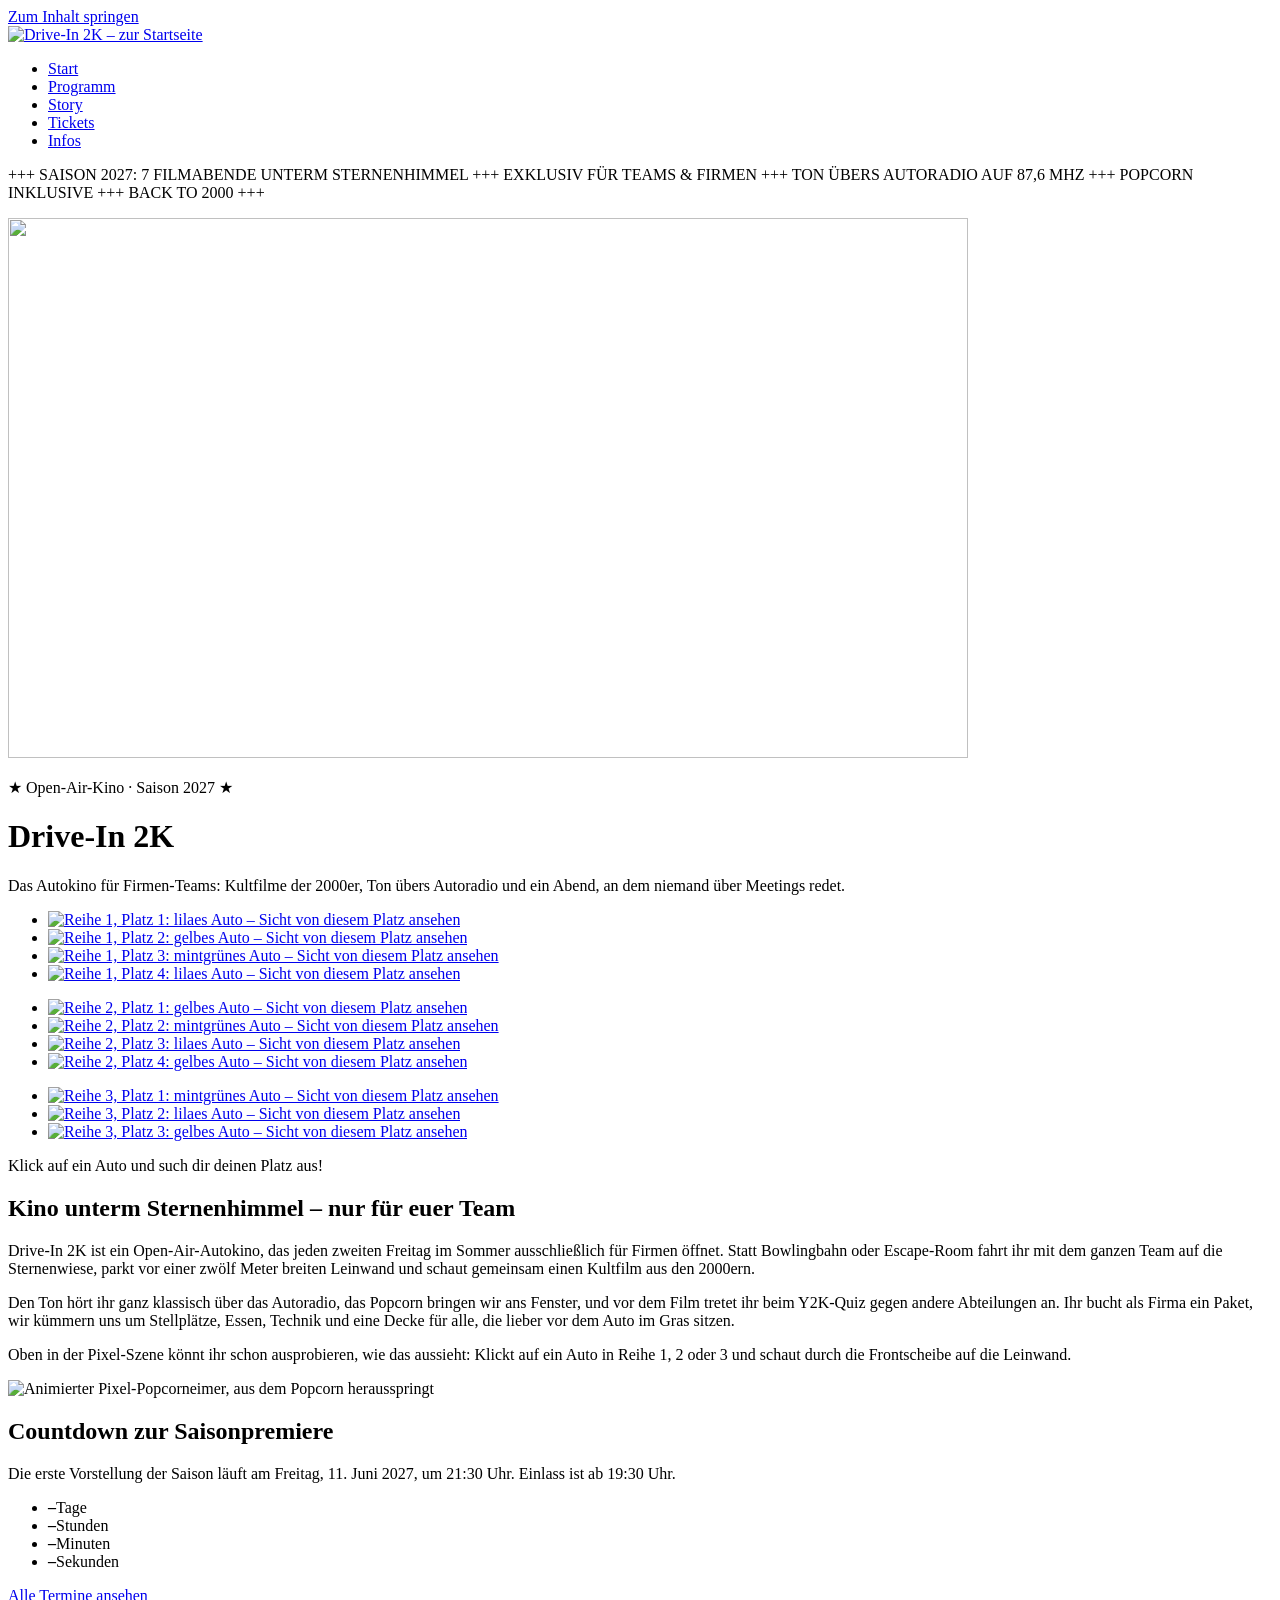
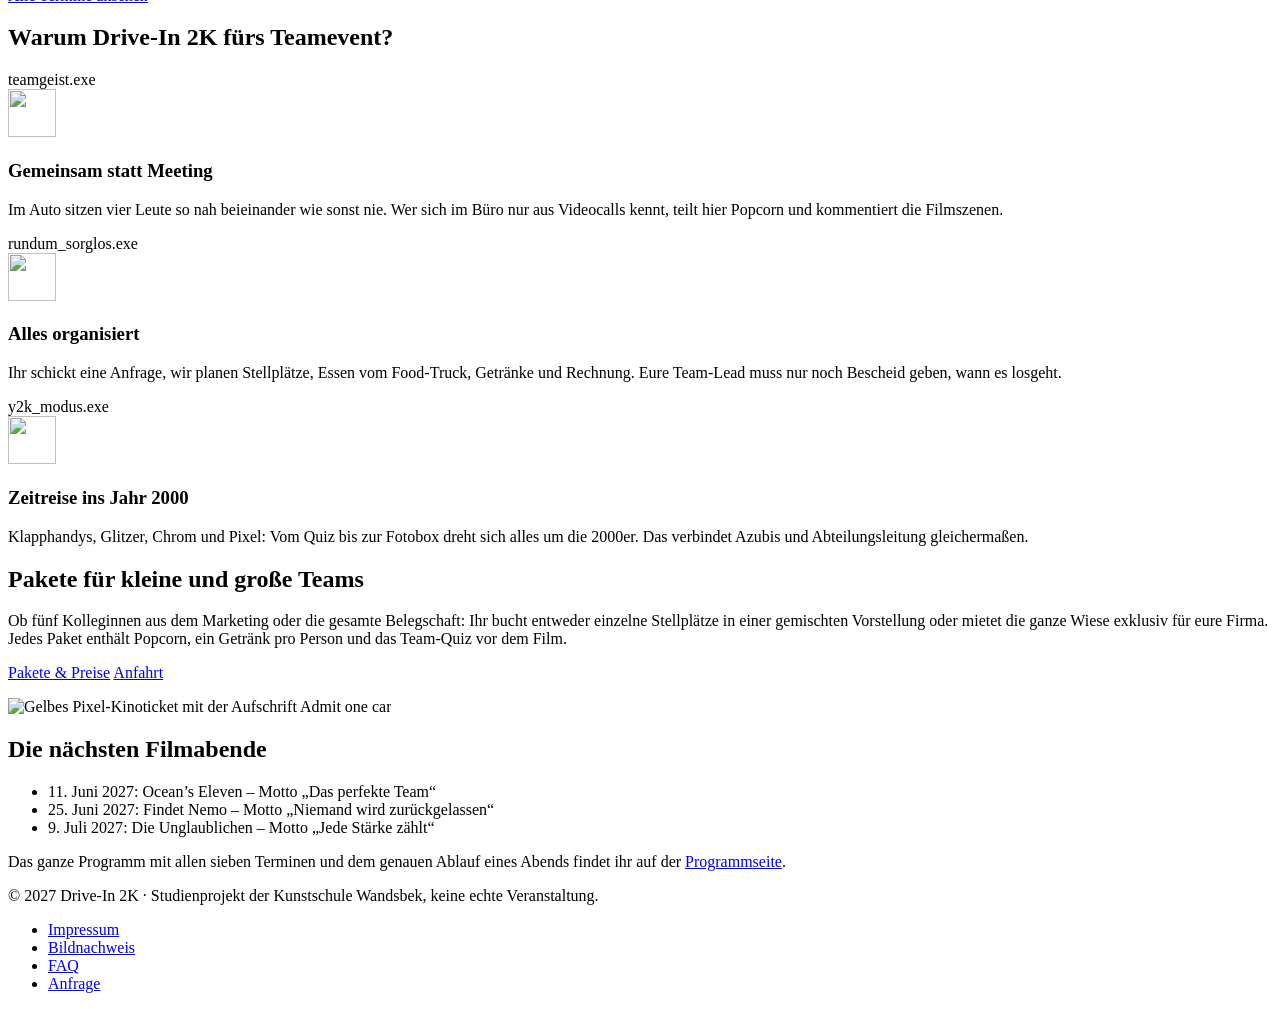
==== index.html @ 93ee2eef "Website Drive-In 2K hochladen" ====
<!DOCTYPE html>
<html lang="de" class="no-js">
<head>
  <meta charset="utf-8">
  <meta name="viewport" content="width=device-width, initial-scale=1">
  <title>Drive-In 2K – Open-Air-Kino für Teams in Hamburg</title>
  <meta name="description" content="Autokino unterm Sternenhimmel für Firmen-Teams: Kultfilme der 2000er, Ton übers Autoradio, Team-Quiz und Popcorn. Saison 2027 in Hamburg-Wandsbek.">
  <meta name="theme-color" content="#2A1446">
  <link rel="icon" href="favicon.svg" type="image/svg+xml">
  <link rel="apple-touch-icon" href="apple-touch-icon.png">
  <link rel="stylesheet" href="css/style.css">
  <meta property="og:type" content="website">
  <meta property="og:title" content="Drive-In 2K – Open-Air-Kino für Teams">
  <meta property="og:description" content="Autokino unterm Sternenhimmel für Firmen: Kultfilme der 2000er, Team-Quiz und Popcorn. Saison 2027 in Hamburg-Wandsbek.">
  <meta property="og:image" content="img/og-drive-in.jpg">
  <meta property="og:image:width" content="1200">
  <meta property="og:image:height" content="630">
  <meta property="og:locale" content="de_DE">
  <script type="application/ld+json">
  {
    "@context": "https://schema.org",
    "@type": "Event",
    "name": "Drive-In 2K – Open-Air-Kino für Teams (Saisonpremiere)",
    "description": "Autokino-Abend für Firmen-Teams mit Kultfilmen der 2000er, Team-Quiz und Popcorn.",
    "startDate": "2027-06-11T21:30:00+02:00",
    "endDate": "2027-06-11T23:45:00+02:00",
    "eventStatus": "https://schema.org/EventScheduled",
    "eventAttendanceMode": "https://schema.org/OfflineEventAttendanceMode",
    "image": "img/og-drive-in.jpg",
    "location": {
      "@type": "Place",
      "name": "Sternenwiese Wandsbek (fiktiver Ort)",
      "address": {
        "@type": "PostalAddress",
        "streetAddress": "Sternenwiese 2000",
        "postalCode": "22041",
        "addressLocality": "Hamburg",
        "addressCountry": "DE"
      }
    },
    "organizer": { "@type": "Organization", "name": "Drive-In 2K (Studienprojekt)" }
  }
  </script>
</head>
<body>
  <a class="skip" href="#inhalt">Zum Inhalt springen</a>
  <header class="kopf">
    <div class="kopf-innen">
      <a class="logo" href="index.html"><img src="img/logo.svg" alt="Drive-In 2K – zur Startseite" width="264" height="48"></a>
      <nav class="hauptnav" aria-label="Hauptnavigation">
        <ul>
        <li><a href="index.html" aria-current="page">Start</a></li>
        <li><a href="programm.html">Programm</a></li>
        <li><a href="story.html">Story</a></li>
        <li><a href="tickets.html">Tickets</a></li>
        <li><a href="infos.html">Infos</a></li>
        </ul>
      </nav>
    </div>
    <div class="ticker" aria-hidden="true"><p>+++ SAISON 2027: 7 FILMABENDE UNTERM STERNENHIMMEL +++ EXKLUSIV FÜR TEAMS & FIRMEN +++ TON ÜBERS AUTORADIO AUF 87,6 MHZ +++ POPCORN INKLUSIVE +++ BACK TO 2000 +++</p></div>
    <div class="szene">
      <img class="szene-himmel" src="img/sternenhimmel.webp" alt="" width="960" height="540">
      <span class="sternschnuppe"></span>
      <div class="strahl"></div>
      <div class="leinwand">
        <p class="vorspann">★ Open-Air-Kino · Saison 2027 ★</p>
        <h1>Drive-In 2K</h1>
        <p class="untertitel">Das Autokino für Firmen-Teams: Kultfilme der 2000er, Ton übers Autoradio und ein Abend, an dem niemand über Meetings redet.</p>
      </div>
      <ul class="reihe reihe-1" aria-label="Reihe 1">
        <li><a class="auto" href="tickets.html?platz=Reihe+1%2C+Platz+1#anfrage" data-reihe="1" data-platz="1" data-anzahl="4" data-label="R1 · P1"><img src="img/auto-lila.png" alt="Reihe 1, Platz 1: lilaes Auto – Sicht von diesem Platz ansehen" width="240" height="150"></a></li>
        <li><a class="auto" href="tickets.html?platz=Reihe+1%2C+Platz+2#anfrage" data-reihe="1" data-platz="2" data-anzahl="4" data-label="R1 · P2"><img src="img/auto-gelb.png" alt="Reihe 1, Platz 2: gelbes Auto – Sicht von diesem Platz ansehen" width="240" height="150"></a></li>
        <li><a class="auto" href="tickets.html?platz=Reihe+1%2C+Platz+3#anfrage" data-reihe="1" data-platz="3" data-anzahl="4" data-label="R1 · P3"><img src="img/auto-mint.png" alt="Reihe 1, Platz 3: mintgrünes Auto – Sicht von diesem Platz ansehen" width="240" height="150"></a></li>
        <li><a class="auto" href="tickets.html?platz=Reihe+1%2C+Platz+4#anfrage" data-reihe="1" data-platz="4" data-anzahl="4" data-label="R1 · P4"><img src="img/auto-lila.png" alt="Reihe 1, Platz 4: lilaes Auto – Sicht von diesem Platz ansehen" width="240" height="150"></a></li>
      </ul>
      <ul class="reihe reihe-2" aria-label="Reihe 2">
        <li><a class="auto" href="tickets.html?platz=Reihe+2%2C+Platz+1#anfrage" data-reihe="2" data-platz="1" data-anzahl="4" data-label="R2 · P1"><img src="img/auto-gelb.png" alt="Reihe 2, Platz 1: gelbes Auto – Sicht von diesem Platz ansehen" width="240" height="150"></a></li>
        <li><a class="auto" href="tickets.html?platz=Reihe+2%2C+Platz+2#anfrage" data-reihe="2" data-platz="2" data-anzahl="4" data-label="R2 · P2"><img src="img/auto-mint.png" alt="Reihe 2, Platz 2: mintgrünes Auto – Sicht von diesem Platz ansehen" width="240" height="150"></a></li>
        <li><a class="auto" href="tickets.html?platz=Reihe+2%2C+Platz+3#anfrage" data-reihe="2" data-platz="3" data-anzahl="4" data-label="R2 · P3"><img src="img/auto-lila.png" alt="Reihe 2, Platz 3: lilaes Auto – Sicht von diesem Platz ansehen" width="240" height="150"></a></li>
        <li><a class="auto" href="tickets.html?platz=Reihe+2%2C+Platz+4#anfrage" data-reihe="2" data-platz="4" data-anzahl="4" data-label="R2 · P4"><img src="img/auto-gelb.png" alt="Reihe 2, Platz 4: gelbes Auto – Sicht von diesem Platz ansehen" width="240" height="150"></a></li>
      </ul>
      <ul class="reihe reihe-3" aria-label="Reihe 3">
        <li><a class="auto" href="tickets.html?platz=Reihe+3%2C+Platz+1#anfrage" data-reihe="3" data-platz="1" data-anzahl="3" data-label="R3 · P1"><img src="img/auto-mint.png" alt="Reihe 3, Platz 1: mintgrünes Auto – Sicht von diesem Platz ansehen" width="240" height="150"></a></li>
        <li><a class="auto" href="tickets.html?platz=Reihe+3%2C+Platz+2#anfrage" data-reihe="3" data-platz="2" data-anzahl="3" data-label="R3 · P2"><img src="img/auto-lila.png" alt="Reihe 3, Platz 2: lilaes Auto – Sicht von diesem Platz ansehen" width="240" height="150"></a></li>
        <li><a class="auto" href="tickets.html?platz=Reihe+3%2C+Platz+3#anfrage" data-reihe="3" data-platz="3" data-anzahl="3" data-label="R3 · P3"><img src="img/auto-gelb.png" alt="Reihe 3, Platz 3: gelbes Auto – Sicht von diesem Platz ansehen" width="240" height="150"></a></li>
      </ul>
      <p class="szene-hinweis">Klick auf ein Auto und such dir deinen Platz aus!</p>
    </div>
  </header>
  <main id="inhalt">
    <section class="bereich zweispaltig" aria-labelledby="h-idee">
      <div>
        <h2 id="h-idee">Kino unterm Sternenhimmel – nur für euer Team</h2>
        <p class="lead">Drive-In 2K ist ein Open-Air-Autokino, das jeden zweiten Freitag im Sommer ausschließlich für Firmen öffnet. Statt Bowlingbahn oder Escape-Room fahrt ihr mit dem ganzen Team auf die Sternenwiese, parkt vor einer zwölf Meter breiten Leinwand und schaut gemeinsam einen Kultfilm aus den 2000ern.</p>
        <p>Den Ton hört ihr ganz klassisch über das Autoradio, das Popcorn bringen wir ans Fenster, und vor dem Film tretet ihr beim Y2K-Quiz gegen andere Abteilungen an. Ihr bucht als Firma ein Paket, wir kümmern uns um Stellplätze, Essen, Technik und eine Decke für alle, die lieber vor dem Auto im Gras sitzen.</p>
        <p>Oben in der Pixel-Szene könnt ihr schon ausprobieren, wie das aussieht: Klickt auf ein Auto in Reihe 1, 2 oder 3 und schaut durch die Frontscheibe auf die Leinwand.</p>
      </div>
      <img class="schwebend" src="img/popcorn.gif" alt="Animierter Pixel-Popcorneimer, aus dem Popcorn herausspringt" width="200" height="220" loading="lazy">
    </section>

    <section class="bereich" aria-labelledby="h-countdown">
      <h2 id="h-countdown">Countdown zur Saisonpremiere</h2>
      <p>Die erste Vorstellung der Saison läuft am <time datetime="2027-06-11T21:30">Freitag, 11. Juni 2027, um 21:30 Uhr</time>. Einlass ist ab <time datetime="2027-06-11T19:30">19:30 Uhr</time>.</p>
      <ul class="countdown" data-countdown="2027-06-11T21:30:00+02:00" aria-label="Zeit bis zur Saisonpremiere">
        <li><strong data-teil="tage">–</strong><span>Tage</span></li>
        <li><strong data-teil="stunden">–</strong><span>Stunden</span></li>
        <li><strong data-teil="minuten">–</strong><span>Minuten</span></li>
        <li><strong data-teil="sekunden">–</strong><span>Sekunden</span></li>
      </ul>
      <p><a class="button" href="programm.html">Alle Termine ansehen</a></p>
    </section>

    <section class="bereich" aria-labelledby="h-warum">
      <h2 id="h-warum">Warum Drive-In 2K fürs Teamevent?</h2>
      <div class="raster">
        <article class="fenster">
          <div class="fenster-titel">teamgeist.exe</div>
          <div class="fenster-inhalt">
            <img class="deko-icon" src="img/icon-auto.svg" alt="" width="48" height="48" loading="lazy">
            <h3>Gemeinsam statt Meeting</h3>
            <p>Im Auto sitzen vier Leute so nah beieinander wie sonst nie. Wer sich im Büro nur aus Videocalls kennt, teilt hier Popcorn und kommentiert die Filmszenen.</p>
          </div>
        </article>
        <article class="fenster">
          <div class="fenster-titel">rundum_sorglos.exe</div>
          <div class="fenster-inhalt">
            <img class="deko-icon" src="img/icon-ticket.svg" alt="" width="48" height="48" loading="lazy">
            <h3>Alles organisiert</h3>
            <p>Ihr schickt eine Anfrage, wir planen Stellplätze, Essen vom Food-Truck, Getränke und Rechnung. Eure Team-Lead muss nur noch Bescheid geben, wann es losgeht.</p>
          </div>
        </article>
        <article class="fenster">
          <div class="fenster-titel">y2k_modus.exe</div>
          <div class="fenster-inhalt">
            <img class="deko-icon" src="img/icon-stern.svg" alt="" width="48" height="48" loading="lazy">
            <h3>Zeitreise ins Jahr 2000</h3>
            <p>Klapphandys, Glitzer, Chrom und Pixel: Vom Quiz bis zur Fotobox dreht sich alles um die 2000er. Das verbindet Azubis und Abteilungsleitung gleichermaßen.</p>
          </div>
        </article>
      </div>
    </section>

    <section class="bereich zweispaltig" aria-labelledby="h-pakete">
      <div>
        <h2 id="h-pakete">Pakete für kleine und große Teams</h2>
        <p>Ob fünf Kolleginnen aus dem Marketing oder die gesamte Belegschaft: Ihr bucht entweder einzelne Stellplätze in einer gemischten Vorstellung oder mietet die ganze Wiese exklusiv für eure Firma. Jedes Paket enthält Popcorn, ein Getränk pro Person und das Team-Quiz vor dem Film.</p>
        <p><a class="button" href="tickets.html">Pakete &amp; Preise</a> <a class="button button-zweit" href="infos.html#anfahrt">Anfahrt</a></p>
      </div>
      <img src="img/ticket.png" alt="Gelbes Pixel-Kinoticket mit der Aufschrift Admit one car" width="360" height="170" loading="lazy">
    </section>

    <section class="bereich" aria-labelledby="h-naechste">
      <h2 id="h-naechste">Die nächsten Filmabende</h2>
      <ul class="haken">
        <li><time datetime="2027-06-11">11. Juni 2027</time>: Ocean’s Eleven – Motto „Das perfekte Team“</li>
        <li><time datetime="2027-06-25">25. Juni 2027</time>: Findet Nemo – Motto „Niemand wird zurückgelassen“</li>
        <li><time datetime="2027-07-09">9. Juli 2027</time>: Die Unglaublichen – Motto „Jede Stärke zählt“</li>
      </ul>
      <p>Das ganze Programm mit allen sieben Terminen und dem genauen Ablauf eines Abends findet ihr auf der <a href="programm.html">Programmseite</a>.</p>
    </section>
  </main>
  <dialog class="sicht-dialog" id="sicht-dialog" aria-labelledby="sicht-titel">
    <div class="fensterleiste">
      <h2 id="sicht-titel">Dein Platz</h2>
      <button class="button button-zweit" type="button" data-schliessen>Schließen</button>
    </div>
    <div class="sicht" data-reihe="2">
      <img class="sicht-himmel" src="img/sternenhimmel.webp" alt="" width="960" height="540" loading="lazy">
      <div class="sicht-leinwand">
        <div>
          <p>DRIVE-IN 2K</p>
          <p class="film-ab">▶ FILM AB!</p>
        </div>
      </div>
      <div class="sicht-vorne">
        <img src="img/auto-gelb.png" alt="" width="240" height="150" loading="lazy">
        <img src="img/auto-mint.png" alt="" width="240" height="150" loading="lazy">
      </div>
      <img class="sicht-cockpit" src="img/cockpit.png" alt="Blick durch die Frontscheibe: Lenkrad, Radio auf 87,6 MHz, Duftbaum am Rückspiegel und Popcorn auf dem Armaturenbrett" width="1280" height="720" loading="lazy">
    </div>
    <div class="sicht-text">
      <p data-sicht-text>So sieht die Leinwand von diesem Platz aus.</p>
      <div class="sicht-aktionen">
        <a class="button" href="tickets.html#anfrage" data-sicht-buchen>Diesen Platz anfragen</a>
        <button class="button button-zweit" type="button" data-schliessen>Anderes Auto wählen</button>
      </div>
    </div>
  </dialog>
  <footer class="fuss">
    <div class="fuss-innen">
      <p>© 2027 Drive-In 2K · Studienprojekt der Kunstschule Wandsbek, keine echte Veranstaltung.</p>
      <ul>
        <li><a href="infos.html#impressum">Impressum</a></li>
        <li><a href="infos.html#bildnachweis">Bildnachweis</a></li>
        <li><a href="infos.html#faq">FAQ</a></li>
        <li><a href="tickets.html#anfrage">Anfrage</a></li>
      </ul>
    </div>
  </footer>
  <script src="js/main.js" defer></script>
</body>
</html>
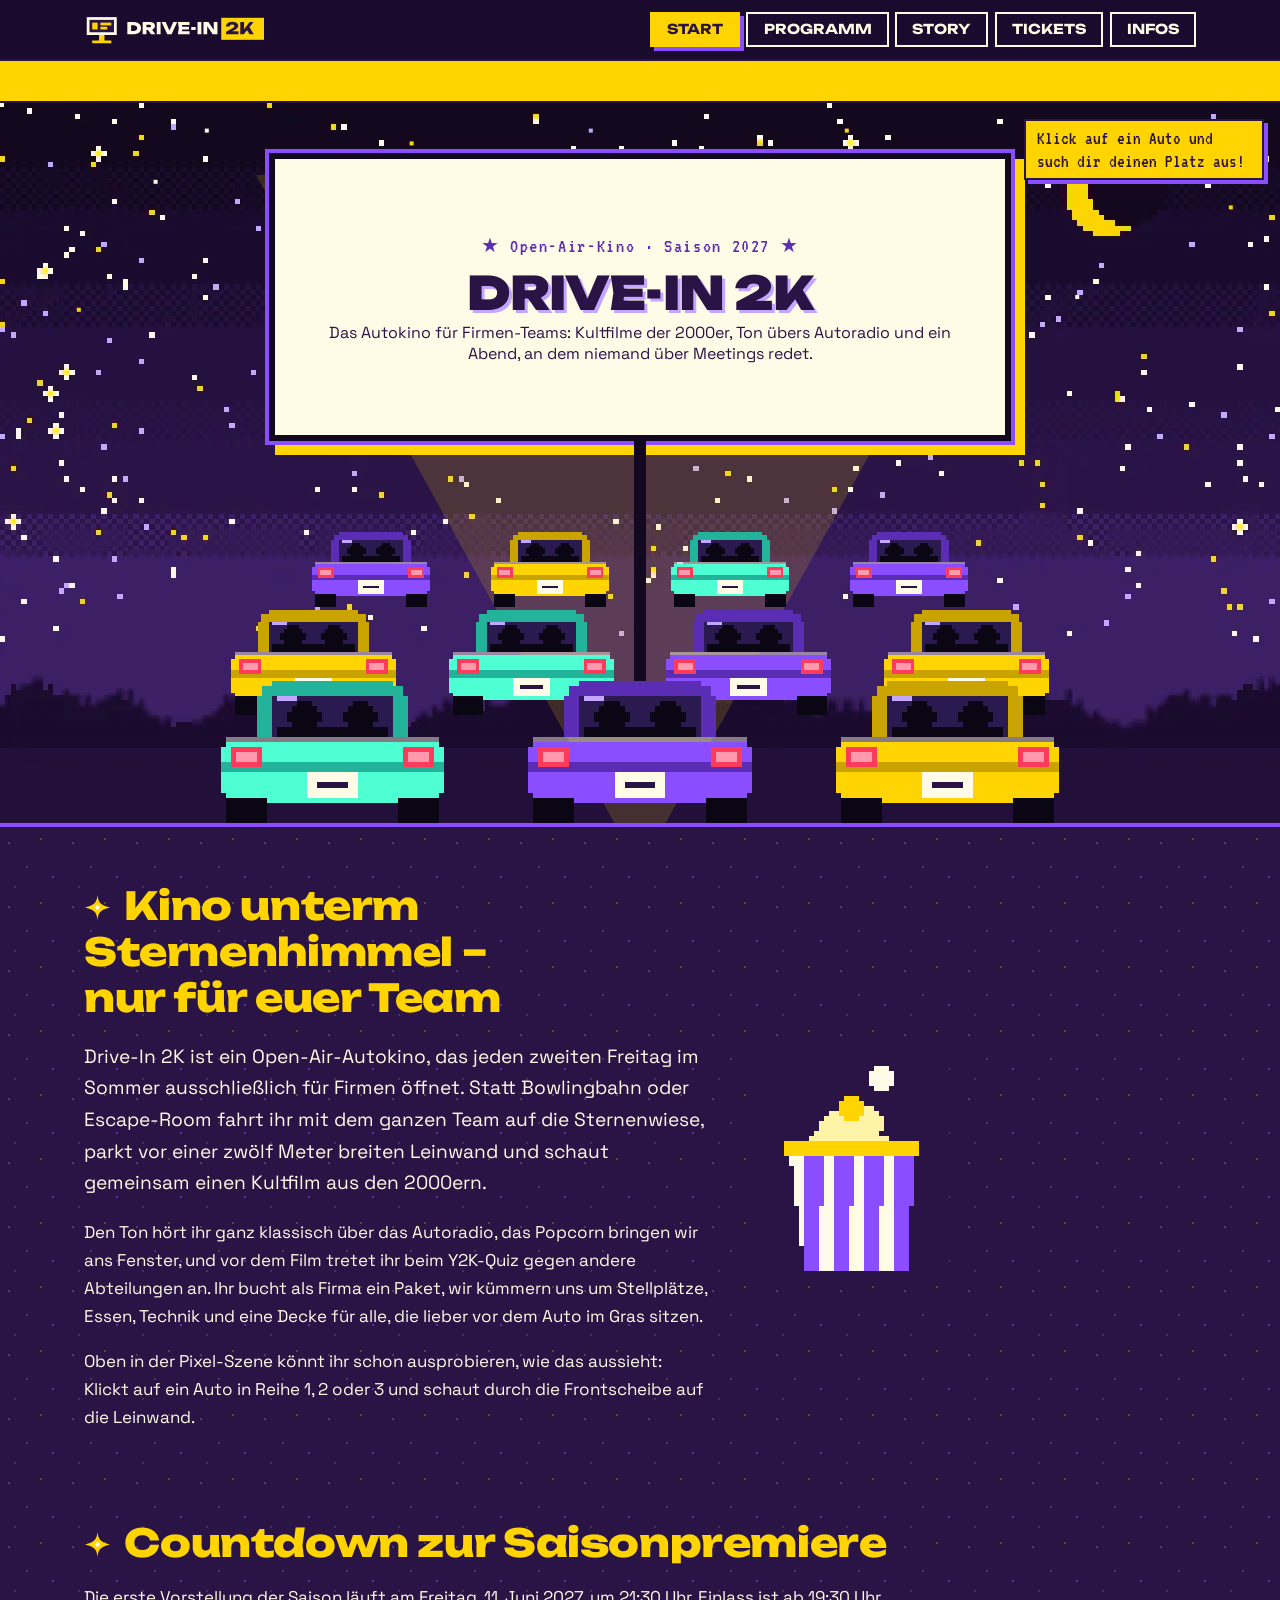
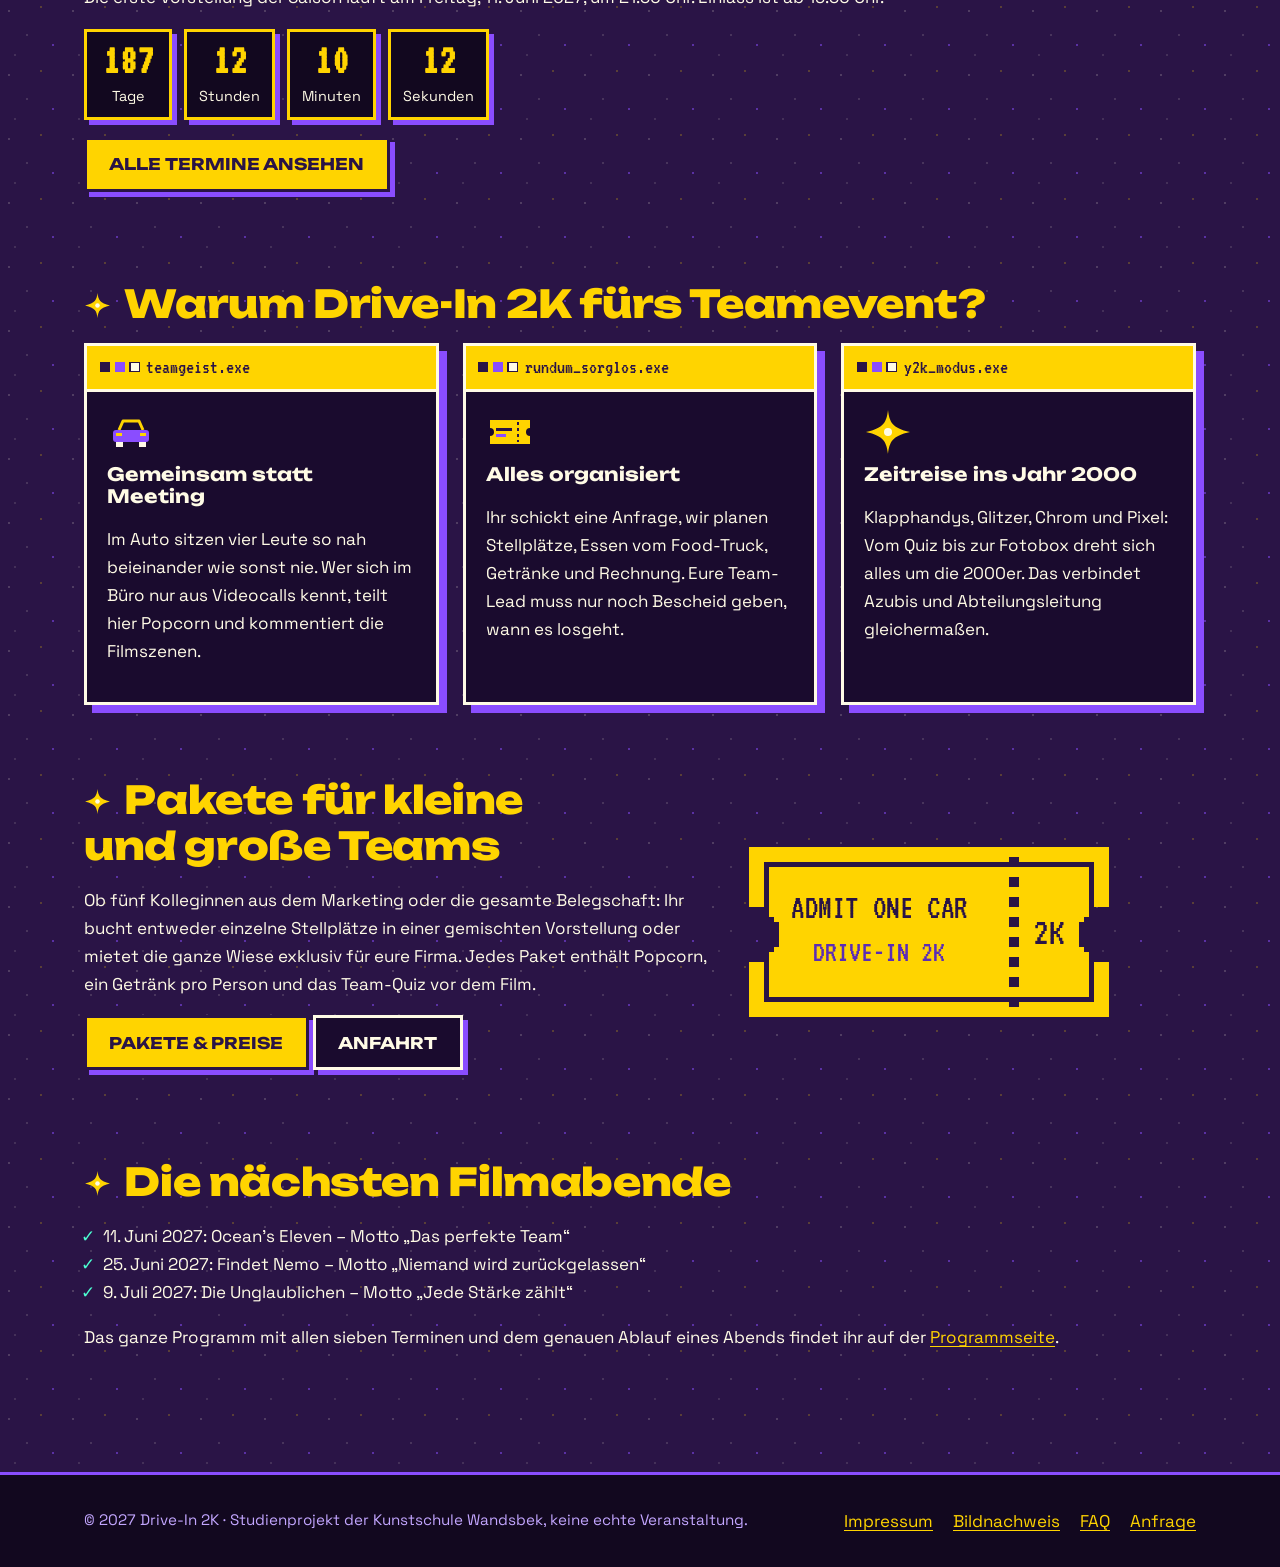
==== commit cb02df46: "Update index.html" ====
--- a/index.html
+++ b/index.html
@@ -12,7 +12,7 @@
   <meta property="og:type" content="website">
   <meta property="og:title" content="Drive-In 2K – Open-Air-Kino für Teams">
   <meta property="og:description" content="Autokino unterm Sternenhimmel für Firmen: Kultfilme der 2000er, Team-Quiz und Popcorn. Saison 2027 in Hamburg-Wandsbek.">
-  <meta property="og:image" content="img/og-drive-in.jpg">
+  <meta property="og:image" content="og-drive-in.jpg">
   <meta property="og:image:width" content="1200">
   <meta property="og:image:height" content="630">
   <meta property="og:locale" content="de_DE">
@@ -26,7 +26,7 @@
     "endDate": "2027-06-11T23:45:00+02:00",
     "eventStatus": "https://schema.org/EventScheduled",
     "eventAttendanceMode": "https://schema.org/OfflineEventAttendanceMode",
-    "image": "img/og-drive-in.jpg",
+    "image": "og-drive-in.jpg",
     "location": {
       "@type": "Place",
       "name": "Sternenwiese Wandsbek (fiktiver Ort)",
@@ -46,7 +46,7 @@
   <a class="skip" href="#inhalt">Zum Inhalt springen</a>
   <header class="kopf">
     <div class="kopf-innen">
-      <a class="logo" href="index.html"><img src="img/logo.svg" alt="Drive-In 2K – zur Startseite" width="264" height="48"></a>
+      <a class="logo" href="index.html"><img src="logo.svg" alt="Drive-In 2K – zur Startseite" width="264" height="48"></a>
       <nav class="hauptnav" aria-label="Hauptnavigation">
         <ul>
         <li><a href="index.html" aria-current="page">Start</a></li>
@@ -59,7 +59,7 @@
     </div>
     <div class="ticker" aria-hidden="true"><p>+++ SAISON 2027: 7 FILMABENDE UNTERM STERNENHIMMEL +++ EXKLUSIV FÜR TEAMS & FIRMEN +++ TON ÜBERS AUTORADIO AUF 87,6 MHZ +++ POPCORN INKLUSIVE +++ BACK TO 2000 +++</p></div>
     <div class="szene">
-      <img class="szene-himmel" src="img/sternenhimmel.webp" alt="" width="960" height="540">
+      <img class="szene-himmel" src="sternenhimmel.webp" alt="" width="960" height="540">
       <span class="sternschnuppe"></span>
       <div class="strahl"></div>
       <div class="leinwand">
@@ -68,21 +68,21 @@
         <p class="untertitel">Das Autokino für Firmen-Teams: Kultfilme der 2000er, Ton übers Autoradio und ein Abend, an dem niemand über Meetings redet.</p>
       </div>
       <ul class="reihe reihe-1" aria-label="Reihe 1">
-        <li><a class="auto" href="tickets.html?platz=Reihe+1%2C+Platz+1#anfrage" data-reihe="1" data-platz="1" data-anzahl="4" data-label="R1 · P1"><img src="img/auto-lila.png" alt="Reihe 1, Platz 1: lilaes Auto – Sicht von diesem Platz ansehen" width="240" height="150"></a></li>
-        <li><a class="auto" href="tickets.html?platz=Reihe+1%2C+Platz+2#anfrage" data-reihe="1" data-platz="2" data-anzahl="4" data-label="R1 · P2"><img src="img/auto-gelb.png" alt="Reihe 1, Platz 2: gelbes Auto – Sicht von diesem Platz ansehen" width="240" height="150"></a></li>
-        <li><a class="auto" href="tickets.html?platz=Reihe+1%2C+Platz+3#anfrage" data-reihe="1" data-platz="3" data-anzahl="4" data-label="R1 · P3"><img src="img/auto-mint.png" alt="Reihe 1, Platz 3: mintgrünes Auto – Sicht von diesem Platz ansehen" width="240" height="150"></a></li>
-        <li><a class="auto" href="tickets.html?platz=Reihe+1%2C+Platz+4#anfrage" data-reihe="1" data-platz="4" data-anzahl="4" data-label="R1 · P4"><img src="img/auto-lila.png" alt="Reihe 1, Platz 4: lilaes Auto – Sicht von diesem Platz ansehen" width="240" height="150"></a></li>
+        <li><a class="auto" href="tickets.html?platz=Reihe+1%2C+Platz+1#anfrage" data-reihe="1" data-platz="1" data-anzahl="4" data-label="R1 · P1"><img src="auto-lila.png" alt="Reihe 1, Platz 1: lilaes Auto – Sicht von diesem Platz ansehen" width="240" height="150"></a></li>
+        <li><a class="auto" href="tickets.html?platz=Reihe+1%2C+Platz+2#anfrage" data-reihe="1" data-platz="2" data-anzahl="4" data-label="R1 · P2"><img src="auto-gelb.png" alt="Reihe 1, Platz 2: gelbes Auto – Sicht von diesem Platz ansehen" width="240" height="150"></a></li>
+        <li><a class="auto" href="tickets.html?platz=Reihe+1%2C+Platz+3#anfrage" data-reihe="1" data-platz="3" data-anzahl="4" data-label="R1 · P3"><img src="auto-mint.png" alt="Reihe 1, Platz 3: mintgrünes Auto – Sicht von diesem Platz ansehen" width="240" height="150"></a></li>
+        <li><a class="auto" href="tickets.html?platz=Reihe+1%2C+Platz+4#anfrage" data-reihe="1" data-platz="4" data-anzahl="4" data-label="R1 · P4"><img src="auto-lila.png" alt="Reihe 1, Platz 4: lilaes Auto – Sicht von diesem Platz ansehen" width="240" height="150"></a></li>
       </ul>
       <ul class="reihe reihe-2" aria-label="Reihe 2">
-        <li><a class="auto" href="tickets.html?platz=Reihe+2%2C+Platz+1#anfrage" data-reihe="2" data-platz="1" data-anzahl="4" data-label="R2 · P1"><img src="img/auto-gelb.png" alt="Reihe 2, Platz 1: gelbes Auto – Sicht von diesem Platz ansehen" width="240" height="150"></a></li>
-        <li><a class="auto" href="tickets.html?platz=Reihe+2%2C+Platz+2#anfrage" data-reihe="2" data-platz="2" data-anzahl="4" data-label="R2 · P2"><img src="img/auto-mint.png" alt="Reihe 2, Platz 2: mintgrünes Auto – Sicht von diesem Platz ansehen" width="240" height="150"></a></li>
-        <li><a class="auto" href="tickets.html?platz=Reihe+2%2C+Platz+3#anfrage" data-reihe="2" data-platz="3" data-anzahl="4" data-label="R2 · P3"><img src="img/auto-lila.png" alt="Reihe 2, Platz 3: lilaes Auto – Sicht von diesem Platz ansehen" width="240" height="150"></a></li>
-        <li><a class="auto" href="tickets.html?platz=Reihe+2%2C+Platz+4#anfrage" data-reihe="2" data-platz="4" data-anzahl="4" data-label="R2 · P4"><img src="img/auto-gelb.png" alt="Reihe 2, Platz 4: gelbes Auto – Sicht von diesem Platz ansehen" width="240" height="150"></a></li>
+        <li><a class="auto" href="tickets.html?platz=Reihe+2%2C+Platz+1#anfrage" data-reihe="2" data-platz="1" data-anzahl="4" data-label="R2 · P1"><img src="auto-gelb.png" alt="Reihe 2, Platz 1: gelbes Auto – Sicht von diesem Platz ansehen" width="240" height="150"></a></li>
+        <li><a class="auto" href="tickets.html?platz=Reihe+2%2C+Platz+2#anfrage" data-reihe="2" data-platz="2" data-anzahl="4" data-label="R2 · P2"><img src="auto-mint.png" alt="Reihe 2, Platz 2: mintgrünes Auto – Sicht von diesem Platz ansehen" width="240" height="150"></a></li>
+        <li><a class="auto" href="tickets.html?platz=Reihe+2%2C+Platz+3#anfrage" data-reihe="2" data-platz="3" data-anzahl="4" data-label="R2 · P3"><img src="auto-lila.png" alt="Reihe 2, Platz 3: lilaes Auto – Sicht von diesem Platz ansehen" width="240" height="150"></a></li>
+        <li><a class="auto" href="tickets.html?platz=Reihe+2%2C+Platz+4#anfrage" data-reihe="2" data-platz="4" data-anzahl="4" data-label="R2 · P4"><img src="auto-gelb.png" alt="Reihe 2, Platz 4: gelbes Auto – Sicht von diesem Platz ansehen" width="240" height="150"></a></li>
       </ul>
       <ul class="reihe reihe-3" aria-label="Reihe 3">
-        <li><a class="auto" href="tickets.html?platz=Reihe+3%2C+Platz+1#anfrage" data-reihe="3" data-platz="1" data-anzahl="3" data-label="R3 · P1"><img src="img/auto-mint.png" alt="Reihe 3, Platz 1: mintgrünes Auto – Sicht von diesem Platz ansehen" width="240" height="150"></a></li>
-        <li><a class="auto" href="tickets.html?platz=Reihe+3%2C+Platz+2#anfrage" data-reihe="3" data-platz="2" data-anzahl="3" data-label="R3 · P2"><img src="img/auto-lila.png" alt="Reihe 3, Platz 2: lilaes Auto – Sicht von diesem Platz ansehen" width="240" height="150"></a></li>
-        <li><a class="auto" href="tickets.html?platz=Reihe+3%2C+Platz+3#anfrage" data-reihe="3" data-platz="3" data-anzahl="3" data-label="R3 · P3"><img src="img/auto-gelb.png" alt="Reihe 3, Platz 3: gelbes Auto – Sicht von diesem Platz ansehen" width="240" height="150"></a></li>
+        <li><a class="auto" href="tickets.html?platz=Reihe+3%2C+Platz+1#anfrage" data-reihe="3" data-platz="1" data-anzahl="3" data-label="R3 · P1"><img src="auto-mint.png" alt="Reihe 3, Platz 1: mintgrünes Auto – Sicht von diesem Platz ansehen" width="240" height="150"></a></li>
+        <li><a class="auto" href="tickets.html?platz=Reihe+3%2C+Platz+2#anfrage" data-reihe="3" data-platz="2" data-anzahl="3" data-label="R3 · P2"><img src="auto-lila.png" alt="Reihe 3, Platz 2: lilaes Auto – Sicht von diesem Platz ansehen" width="240" height="150"></a></li>
+        <li><a class="auto" href="tickets.html?platz=Reihe+3%2C+Platz+3#anfrage" data-reihe="3" data-platz="3" data-anzahl="3" data-label="R3 · P3"><img src="auto-gelb.png" alt="Reihe 3, Platz 3: gelbes Auto – Sicht von diesem Platz ansehen" width="240" height="150"></a></li>
       </ul>
       <p class="szene-hinweis">Klick auf ein Auto und such dir deinen Platz aus!</p>
     </div>
@@ -95,7 +95,7 @@
         <p>Den Ton hört ihr ganz klassisch über das Autoradio, das Popcorn bringen wir ans Fenster, und vor dem Film tretet ihr beim Y2K-Quiz gegen andere Abteilungen an. Ihr bucht als Firma ein Paket, wir kümmern uns um Stellplätze, Essen, Technik und eine Decke für alle, die lieber vor dem Auto im Gras sitzen.</p>
         <p>Oben in der Pixel-Szene könnt ihr schon ausprobieren, wie das aussieht: Klickt auf ein Auto in Reihe 1, 2 oder 3 und schaut durch die Frontscheibe auf die Leinwand.</p>
       </div>
-      <img class="schwebend" src="img/popcorn.gif" alt="Animierter Pixel-Popcorneimer, aus dem Popcorn herausspringt" width="200" height="220" loading="lazy">
+      <img class="schwebend" src="popcorn.gif" alt="Animierter Pixel-Popcorneimer, aus dem Popcorn herausspringt" width="200" height="220" loading="lazy">
     </section>
 
     <section class="bereich" aria-labelledby="h-countdown">
@@ -116,7 +116,7 @@
         <article class="fenster">
           <div class="fenster-titel">teamgeist.exe</div>
           <div class="fenster-inhalt">
-            <img class="deko-icon" src="img/icon-auto.svg" alt="" width="48" height="48" loading="lazy">
+            <img class="deko-icon" src="icon-auto.svg" alt="" width="48" height="48" loading="lazy">
             <h3>Gemeinsam statt Meeting</h3>
             <p>Im Auto sitzen vier Leute so nah beieinander wie sonst nie. Wer sich im Büro nur aus Videocalls kennt, teilt hier Popcorn und kommentiert die Filmszenen.</p>
           </div>
@@ -124,7 +124,7 @@
         <article class="fenster">
           <div class="fenster-titel">rundum_sorglos.exe</div>
           <div class="fenster-inhalt">
-            <img class="deko-icon" src="img/icon-ticket.svg" alt="" width="48" height="48" loading="lazy">
+            <img class="deko-icon" src="icon-ticket.svg" alt="" width="48" height="48" loading="lazy">
             <h3>Alles organisiert</h3>
             <p>Ihr schickt eine Anfrage, wir planen Stellplätze, Essen vom Food-Truck, Getränke und Rechnung. Eure Team-Lead muss nur noch Bescheid geben, wann es losgeht.</p>
           </div>
@@ -132,7 +132,7 @@
         <article class="fenster">
           <div class="fenster-titel">y2k_modus.exe</div>
           <div class="fenster-inhalt">
-            <img class="deko-icon" src="img/icon-stern.svg" alt="" width="48" height="48" loading="lazy">
+            <img class="deko-icon" src="icon-stern.svg" alt="" width="48" height="48" loading="lazy">
             <h3>Zeitreise ins Jahr 2000</h3>
             <p>Klapphandys, Glitzer, Chrom und Pixel: Vom Quiz bis zur Fotobox dreht sich alles um die 2000er. Das verbindet Azubis und Abteilungsleitung gleichermaßen.</p>
           </div>
@@ -146,7 +146,7 @@
         <p>Ob fünf Kolleginnen aus dem Marketing oder die gesamte Belegschaft: Ihr bucht entweder einzelne Stellplätze in einer gemischten Vorstellung oder mietet die ganze Wiese exklusiv für eure Firma. Jedes Paket enthält Popcorn, ein Getränk pro Person und das Team-Quiz vor dem Film.</p>
         <p><a class="button" href="tickets.html">Pakete &amp; Preise</a> <a class="button button-zweit" href="infos.html#anfahrt">Anfahrt</a></p>
       </div>
-      <img src="img/ticket.png" alt="Gelbes Pixel-Kinoticket mit der Aufschrift Admit one car" width="360" height="170" loading="lazy">
+      <img src="ticket.png" alt="Gelbes Pixel-Kinoticket mit der Aufschrift Admit one car" width="360" height="170" loading="lazy">
     </section>
 
     <section class="bereich" aria-labelledby="h-naechste">
@@ -165,7 +165,7 @@
       <button class="button button-zweit" type="button" data-schliessen>Schließen</button>
     </div>
     <div class="sicht" data-reihe="2">
-      <img class="sicht-himmel" src="img/sternenhimmel.webp" alt="" width="960" height="540" loading="lazy">
+      <img class="sicht-himmel" src="sternenhimmel.webp" alt="" width="960" height="540" loading="lazy">
       <div class="sicht-leinwand">
         <div>
           <p>DRIVE-IN 2K</p>
@@ -173,10 +173,10 @@
         </div>
       </div>
       <div class="sicht-vorne">
-        <img src="img/auto-gelb.png" alt="" width="240" height="150" loading="lazy">
-        <img src="img/auto-mint.png" alt="" width="240" height="150" loading="lazy">
-      </div>
-      <img class="sicht-cockpit" src="img/cockpit.png" alt="Blick durch die Frontscheibe: Lenkrad, Radio auf 87,6 MHz, Duftbaum am Rückspiegel und Popcorn auf dem Armaturenbrett" width="1280" height="720" loading="lazy">
+        <img src="auto-gelb.png" alt="" width="240" height="150" loading="lazy">
+        <img src="auto-mint.png" alt="" width="240" height="150" loading="lazy">
+      </div>
+      <img class="sicht-cockpit" src="cockpit.png" alt="Blick durch die Frontscheibe: Lenkrad, Radio auf 87,6 MHz, Duftbaum am Rückspiegel und Popcorn auf dem Armaturenbrett" width="1280" height="720" loading="lazy">
     </div>
     <div class="sicht-text">
       <p data-sicht-text>So sieht die Leinwand von diesem Platz aus.</p>
@@ -197,6 +197,6 @@
       </ul>
     </div>
   </footer>
-  <script src="js/main.js" defer></script>
+  <script src="main.js" defer></script>
 </body>
 </html>
--- a/css/style.css
+++ b/css/style.css
@@ -0,0 +1,983 @@
+/* =========================================================
+   DRIVE-IN 2K – Open-Air-Kino für Teams
+   Stil: modernes Y2K – Pixel-Art trifft plakative Schrift, nur flache Farben
+   ========================================================= */
+
+/* ---------- Eigene Schriften (T2) ---------- */
+@font-face {
+  font-family: "Unbounded";
+  src: url("../unbounded.woff2") format("woff2");
+  font-weight: 200 900;
+  font-display: swap;
+}
+@font-face {
+  font-family: "VT323";
+  src: url("../vt323.woff2") format("woff2");
+  font-weight: 400;
+  font-display: swap;
+}
+@font-face {
+  font-family: "Space Grotesk";
+  src: url("../spacegrotesk-400.woff2") format("woff2");
+  font-weight: 400;
+  font-display: swap;
+}
+@font-face {
+  font-family: "Space Grotesk";
+  src: url("../spacegrotesk-700.woff2") format("woff2");
+  font-weight: 700;
+  font-display: swap;
+}
+
+/* ---------- Farben aus dem Los (T4) ---------- */
+:root {
+  --dunkel: #2A1446;
+  --hell: #FFFBE6;
+  --akzent-1: #FFD400;
+  --akzent-2: #8A4DFF;
+
+  /* abgeleitete Hilfsfarben */
+  --nacht: #12081F;
+  --tief: #1A0B2E;
+  --lila-hell: #C3A6FF;   /* Lila für Text auf Dunkel (Kontrast 8:1) */
+  --mint: #4DFFD2;
+
+  --schrift-text: "Space Grotesk", "Segoe UI", system-ui, sans-serif;
+  --schrift-titel: "Unbounded", "Arial Black", sans-serif;
+  --schrift-pixel: "VT323", "Courier New", monospace;
+  --radius: 14px;
+  --max: 72rem;
+}
+
+*,
+*::before,
+*::after { box-sizing: border-box; }
+
+html { scroll-behavior: smooth; }
+
+body {
+  margin: 0;
+  font-family: var(--schrift-text);
+  font-size: 1.0625rem;
+  line-height: 1.65;
+  color: var(--hell);
+  background-color: var(--dunkel);
+  background-image: url("../muster-sterne.svg");
+  background-size: 64px 64px;
+  overflow-x: hidden;
+}
+
+img { max-width: 100%; height: auto; }
+
+a { color: var(--akzent-1); text-underline-offset: .18em; }
+a:hover { color: var(--hell); }
+
+/* ---------- Sichtbarer Tastaturfokus (T7) ---------- */
+:focus-visible {
+  outline: 3px solid var(--akzent-1);
+  outline-offset: 3px;
+  border-radius: 4px;
+}
+
+/* ---------- Skip-Link (S6) ---------- */
+.skip {
+  position: absolute;
+  left: 1rem;
+  top: -4rem;
+  z-index: 100;
+  padding: .6rem 1rem;
+  background: var(--akzent-1);
+  color: var(--dunkel);
+  font-weight: 700;
+  border-radius: 0 0 8px 8px;
+  text-decoration: none;
+}
+.skip:focus { top: 0; }
+
+/* ---------- Header & Navigation ---------- */
+.kopf {
+  position: relative;
+  z-index: 5;
+  border-bottom: 4px solid var(--akzent-2);
+  background: var(--tief);
+}
+.kopf-innen {
+  max-width: var(--max);
+  margin: 0 auto;
+  padding: .75rem 1.25rem;
+  display: flex;
+  flex-wrap: wrap;
+  align-items: center;
+  justify-content: space-between;
+  gap: .75rem 1.5rem;
+}
+.logo { display: inline-flex; line-height: 0; }
+.logo img { width: 180px; height: auto; }
+
+.hauptnav ul {
+  list-style: none;
+  margin: 0;
+  padding: 0;
+  display: flex;
+  flex-wrap: wrap;
+  gap: .4rem;
+}
+.hauptnav a {
+  display: inline-block;
+  padding: .45rem .95rem;
+  font-family: var(--schrift-titel);
+  font-weight: 700;
+  font-size: .85rem;
+  line-height: 1.2;
+  text-transform: uppercase;
+  color: var(--hell);
+  text-decoration: none;
+  border: 2px solid var(--hell);
+  background: var(--tief);
+  transition: transform .15s ease, box-shadow .15s ease;
+}
+.hauptnav a:hover { transform: translate(-2px, -2px); box-shadow: 4px 4px 0 var(--akzent-2); color: var(--hell); }
+.hauptnav a[aria-current="page"] {
+  background: var(--akzent-1);
+  color: var(--dunkel);
+  border-color: var(--akzent-1);
+  box-shadow: 4px 4px 0 var(--akzent-2);
+}
+
+/* ---------- Ticker-Laufband (Y2K) ---------- */
+.ticker {
+  overflow: hidden;
+  background: var(--akzent-1);
+  color: var(--dunkel);
+  font-family: var(--schrift-pixel);
+  font-size: 1.35rem;
+  white-space: nowrap;
+  border-block: 2px solid var(--dunkel);
+}
+.ticker p {
+  display: inline-block;
+  margin: 0;
+  padding: .15rem 0;
+  padding-left: 100%;
+  animation: laufband 28s linear infinite;
+}
+@keyframes laufband { to { transform: translateX(-100%); } }
+
+/* =========================================================
+   HIGHLIGHT: Pixel-Autokino im Header
+   ========================================================= */
+.szene {
+  position: relative;
+  aspect-ratio: 16 / 9;
+  max-height: 86vh;
+  width: 100%;
+  overflow: hidden;
+  background: var(--nacht);
+  isolation: isolate;
+}
+.szene-himmel {
+  position: absolute;
+  inset: 0;
+  width: 100%;
+  height: 100%;
+  object-fit: cover;
+  image-rendering: pixelated;
+  z-index: -2;
+}
+/* Funkelnde Sterne als zusätzliche Ebene */
+/* Funkelnde Pixel-Sterne als zusätzliche Ebene (quadratisch, ohne Verlauf) */
+.szene::before,
+.szene::after {
+  content: "";
+  position: absolute;
+  top: 0;
+  left: 0;
+  width: 4px;
+  height: 4px;
+  z-index: -1;
+  background: var(--hell);
+  box-shadow:
+    12vw 6vw var(--hell), 32vw 3vw var(--akzent-1), 58vw 7vw var(--hell),
+    76vw 12vw var(--lila-hell), 90vw 4vw var(--hell), 6vw 16vw var(--akzent-1),
+    44vw 14vw var(--hell), 66vw 2vw var(--akzent-1);
+  animation: funkeln 3.2s steps(2) infinite alternate;
+}
+.szene::after {
+  box-shadow:
+    22vw 11vw var(--hell), 46vw 2vw var(--lila-hell), 70vw 9vw var(--akzent-1),
+    84vw 15vw var(--hell), 96vw 8vw var(--akzent-1), 16vw 2vw var(--hell);
+  animation-delay: 1.6s;
+}
+@keyframes funkeln { from { opacity: .2; } to { opacity: 1; } }
+
+.sternschnuppe {
+  position: absolute;
+  top: 6%;
+  left: -10%;
+  width: 60px;
+  height: 4px;
+  background: var(--hell);
+  transform: rotate(14deg);
+  z-index: -1;
+  animation: schnuppe 9s ease-in 2s infinite;
+  opacity: 0;
+}
+@keyframes schnuppe {
+  0% { opacity: 0; translate: 0 0; }
+  4% { opacity: 1; }
+  14% { opacity: 0; translate: 60vw 14vw; }
+  100% { opacity: 0; translate: 60vw 14vw; }
+}
+
+/* Projektorstrahl von hinten auf die Leinwand */
+.strahl {
+  position: absolute;
+  inset: 0;
+  z-index: 0;
+  pointer-events: none;
+  background: rgba(255, 212, 0, .16);
+  clip-path: polygon(48% 100%, 52% 100%, 80% 10%, 20% 10%);
+  animation: flackern 4s steps(6) infinite;
+}
+@keyframes flackern { 0%, 100% { opacity: .55; } 30% { opacity: .75; } 60% { opacity: .45; } }
+
+.leinwand {
+  position: absolute;
+  z-index: 1;
+  left: 21%;
+  right: 21%;
+  top: 7%;
+  height: 40%;
+  display: flex;
+  flex-direction: column;
+  align-items: center;
+  justify-content: center;
+  padding: 1% 3%;
+  text-align: center;
+  color: var(--dunkel);
+  background: var(--hell);
+  border: 6px solid var(--nacht);
+  box-shadow: 0 0 0 4px var(--akzent-2), 10px 10px 0 4px var(--akzent-1);
+}
+.leinwand::after { /* Pfosten unter der Leinwand */
+  content: "";
+  position: absolute;
+  top: 100%;
+  left: calc(50% - 6px);
+  width: 12px;
+  height: 32vh;
+  background: var(--nacht);
+  z-index: -1;
+}
+.leinwand .vorspann {
+  margin: 0;
+  font-family: var(--schrift-pixel);
+  font-size: clamp(1rem, 1.6vw, 1.5rem);
+  color: #5B2DB5;
+  letter-spacing: .08em;
+}
+.leinwand h1 {
+  text-transform: uppercase;
+  letter-spacing: -.02em;
+  margin: .1em 0;
+  font-family: var(--schrift-titel);
+  font-weight: 900;
+  font-size: clamp(1.25rem, 3.6vw, 3.4rem);
+  line-height: 1.05;
+  color: var(--dunkel);
+  background: none;
+  -webkit-text-fill-color: var(--dunkel);
+  text-shadow: 3px 3px 0 var(--lila-hell);
+}
+.leinwand .untertitel {
+  margin: 0;
+  font-size: clamp(.8rem, 1.25vw, 1.15rem);
+  line-height: 1.35;
+  max-width: 40em;
+}
+
+/* Reihen mit Autos (Perspektive: hinten groß, vorne klein) */
+.reihe {
+  position: absolute;
+  left: 0;
+  right: 0;
+  z-index: 2;
+  display: flex;
+  justify-content: center;
+  margin: 0;
+  padding: 0;
+  list-style: none;
+}
+.reihe-1 { bottom: 30%; gap: 4%; }
+.reihe-2 { bottom: 15%; gap: 3%; }
+.reihe-3 { bottom: 0;   gap: 5%; }
+.reihe-1 li { width: 10%; }
+.reihe-2 li { width: 14%; }
+.reihe-3 li { width: 19%; }
+
+.auto {
+  position: relative;
+  display: block;
+  line-height: 0;
+  border-radius: 8px;
+  transition: transform .2s ease, filter .2s ease;
+}
+.auto img { width: 100%; height: auto; image-rendering: pixelated; }
+.auto:hover,
+.auto:focus-visible { transform: translateY(-8%); filter: drop-shadow(0 0 10px var(--akzent-1)); }
+.auto::after { /* kleines Pixel-Schild „R1 · P2" */
+  content: attr(data-label);
+  position: absolute;
+  left: 50%;
+  bottom: 100%;
+  translate: -50% 0;
+  padding: 0 .4em;
+  font-family: var(--schrift-pixel);
+  font-size: 1.1rem;
+  line-height: 1.3;
+  white-space: nowrap;
+  color: var(--dunkel);
+  background: var(--akzent-1);
+  border: 2px solid var(--dunkel);
+  opacity: 0;
+  transition: opacity .2s;
+  pointer-events: none;
+}
+.auto:hover::after,
+.auto:focus-visible::after { opacity: 1; }
+
+.szene-hinweis {
+  position: absolute;
+  z-index: 3;
+  right: 1rem;
+  top: 1rem;
+  margin: 0;
+  max-width: 15rem;
+  padding: .35rem .7rem;
+  font-family: var(--schrift-pixel);
+  font-size: 1.2rem;
+  line-height: 1.2;
+  color: var(--dunkel);
+  background: var(--akzent-1);
+  border: 2px solid var(--dunkel);
+  box-shadow: 4px 4px 0 var(--akzent-2);
+}
+
+/* ---------- Dialog: Sicht aus dem Auto ---------- */
+.sicht-dialog {
+  width: min(64rem, 94vw);
+  max-height: 94vh;
+  padding: 0;
+  border: 3px solid var(--akzent-1);
+  background: var(--tief);
+  color: var(--hell);
+  overflow: auto;
+  box-shadow: 10px 10px 0 var(--akzent-2);
+}
+.sicht-dialog::backdrop { background: rgba(18, 8, 31, .85); }
+.sicht-dialog[open] { animation: einsteigen .9s cubic-bezier(.2,.8,.2,1) both; transform-origin: var(--ox, 50%) var(--oy, 80%); }
+@keyframes einsteigen {
+  0%   { transform: scale(.08); opacity: 0; }
+  60%  { transform: scale(1.03); opacity: 1; }
+  100% { transform: scale(1); }
+}
+.fensterleiste {
+  display: flex;
+  align-items: center;
+  justify-content: space-between;
+  gap: 1rem;
+  padding: .4rem .6rem .4rem 1rem;
+  background: var(--akzent-2);
+}
+.fensterleiste h2 {
+  margin: 0;
+  font-family: var(--schrift-titel);
+  font-weight: 800;
+  font-size: 1.2rem;
+  color: var(--hell);
+}
+.sicht {
+  position: relative;
+  aspect-ratio: 16 / 9;
+  overflow: hidden;
+  background: var(--nacht);
+  --zoom: 1;
+  --versatz: 0%;
+}
+.sicht > img,
+.sicht-vorne img { image-rendering: pixelated; }
+.sicht-himmel { position: absolute; inset: 0; width: 100%; height: 100%; object-fit: cover; }
+.sicht-leinwand {
+  position: absolute;
+  left: 50%;
+  top: 44%;
+  width: 62%;
+  aspect-ratio: 2.1 / 1;
+  display: grid;
+  place-items: center;
+  text-align: center;
+  color: var(--dunkel);
+  background: var(--hell);
+  border: 5px solid var(--nacht);
+  transform: translate(calc(-50% + var(--versatz)), -50%) scale(var(--zoom));
+  transition: transform .8s ease;
+}
+.sicht-leinwand p {
+  margin: 0;
+  font-family: var(--schrift-pixel);
+  font-size: clamp(1rem, 3.6vw, 2.4rem);
+  line-height: 1.1;
+}
+.sicht-leinwand .film-ab { color: #5B2DB5; animation: blinken 1.2s steps(2) infinite; }
+@keyframes blinken { 50% { opacity: .25; } }
+.sicht-vorne {
+  position: absolute;
+  left: 0;
+  right: 0;
+  bottom: 16%;
+  display: flex;
+  justify-content: center;
+  gap: 14%;
+}
+.sicht-vorne img { width: 30%; height: auto; }
+.sicht[data-reihe="1"] .sicht-vorne { display: none; }
+.sicht[data-reihe="3"] .sicht-vorne { bottom: 18%; gap: 6%; }
+.sicht[data-reihe="3"] .sicht-vorne img { width: 26%; }
+.sicht-cockpit {
+  position: absolute;
+  inset: 0;
+  width: 100%;
+  height: 100%;
+  animation: wippen 3s ease-in-out infinite;
+}
+@keyframes wippen { 50% { transform: translateY(.6%); } }
+.sicht-text { padding: 1rem 1.25rem 1.25rem; }
+.sicht-text p { margin: 0 0 .9rem; }
+.sicht-aktionen { display: flex; flex-wrap: wrap; gap: .75rem; }
+
+/* ---------- Allgemeine Bausteine ---------- */
+main { display: block; }
+.bereich {
+  max-width: var(--max);
+  margin: 0 auto;
+  padding: 3.5rem 1.25rem;
+}
+.bereich + .bereich { padding-top: 1rem; }
+.seitenkopf {
+  max-width: var(--max);
+  margin: 0 auto;
+  padding: 3rem 1.25rem 1rem;
+}
+
+h1, h2, h3 { font-family: var(--schrift-titel); line-height: 1.2; }
+h1 {
+  font-size: clamp(2rem, 6vw, 4.2rem);
+  font-weight: 900;
+  line-height: 1.02;
+  letter-spacing: -.02em;
+  text-transform: uppercase;
+  margin: 0 0 1.25rem;
+  color: var(--hell);
+  text-shadow: 4px 4px 0 var(--akzent-2);
+  text-wrap: balance;
+}
+h2 {
+  font-size: clamp(1.5rem, 3.6vw, 2.4rem);
+  font-weight: 800;
+  letter-spacing: -.01em;
+  margin: 0 0 1rem;
+  color: var(--akzent-1);
+  text-wrap: balance;
+}
+h2::before {
+  content: "";
+  display: inline-block;
+  width: .7em;
+  height: .7em;
+  margin-right: .35em;
+  background: url("../icon-stern.svg") center / contain no-repeat;
+  vertical-align: -.02em;
+}
+h3 { font-size: 1.15rem; font-weight: 700; margin: 1.5rem 0 .5rem; color: var(--hell); }
+
+.lead { font-size: 1.2rem; max-width: 48rem; }
+.pixel { font-family: var(--schrift-pixel); font-size: 1.35rem; letter-spacing: .03em; }
+.lila { color: var(--lila-hell); }
+
+/* Glanz-Buttons im Y2K-Look */
+.button {
+  display: inline-block;
+  padding: .7rem 1.4rem;
+  font-family: var(--schrift-titel);
+  font-weight: 700;
+  font-size: 1rem;
+  color: var(--dunkel);
+  text-decoration: none;
+  text-transform: uppercase;
+  border: 3px solid var(--dunkel);
+  background: var(--akzent-1);
+  box-shadow: 5px 5px 0 var(--akzent-2);
+  cursor: pointer;
+  transition: transform .15s ease, box-shadow .15s ease;
+}
+.button:hover { color: var(--dunkel); transform: translate(-2px, -2px); box-shadow: 7px 7px 0 var(--akzent-2); }
+.button:active { transform: translate(3px, 3px); box-shadow: 2px 2px 0 var(--akzent-2); }
+.button-zweit {
+  color: var(--hell);
+  background: var(--tief);
+  border-color: var(--hell);
+}
+.button-zweit:hover { color: var(--akzent-1); }
+
+/* Fenster-Karten (Windows-2000-Feeling) */
+.raster {
+  display: grid;
+  grid-template-columns: repeat(auto-fit, minmax(16rem, 1fr));
+  gap: 1.5rem;
+}
+.fenster {
+  background: var(--tief);
+  border: 3px solid var(--hell);
+  box-shadow: 8px 8px 0 var(--akzent-2);
+  overflow: hidden;
+}
+.fenster-titel {
+  display: flex;
+  align-items: center;
+  gap: .4rem;
+  padding: .3rem .8rem;
+  font-family: var(--schrift-pixel);
+  font-size: 1.25rem;
+  color: var(--dunkel);
+  background: var(--akzent-1);
+  border-bottom: 3px solid var(--hell);
+}
+.fenster-titel::before {
+  content: "";
+  width: 40px;
+  height: 10px;
+  background: url("../fensterknoepfe.svg") left center / contain no-repeat;
+}
+.fenster-inhalt { padding: 1rem 1.25rem 1.25rem; }
+.fenster-inhalt h3 { margin-top: .25rem; }
+.fenster-inhalt img { display: block; margin-bottom: .5rem; }
+
+.zweispaltig {
+  display: grid;
+  grid-template-columns: 1.4fr 1fr;
+  gap: 2.5rem;
+  align-items: center;
+}
+
+figure { margin: 0; }
+figure img {
+  display: block;
+  width: 100%;
+  border: 3px solid var(--hell);
+  box-shadow: 8px 8px 0 var(--akzent-2);
+  image-rendering: pixelated;
+}
+figcaption {
+  margin-top: .5rem;
+  font-family: var(--schrift-pixel);
+  font-size: 1.2rem;
+  color: var(--lila-hell);
+}
+
+/* Countdown */
+.countdown {
+  display: flex;
+  flex-wrap: wrap;
+  gap: .75rem;
+  margin: 1rem 0;
+  padding: 0;
+  list-style: none;
+}
+.countdown li {
+  min-width: 5.5rem;
+  padding: .5rem .75rem;
+  text-align: center;
+  background: var(--nacht);
+  border: 3px solid var(--akzent-1);
+  box-shadow: 5px 5px 0 var(--akzent-2);
+}
+.countdown strong {
+  display: block;
+  font-family: var(--schrift-pixel);
+  font-size: 2.6rem;
+  line-height: 1;
+  color: var(--akzent-1);
+}
+.countdown span { font-size: .9rem; }
+
+/* Tabellen & Listen */
+.tabelle-huelle { overflow-x: auto; }
+table {
+  width: 100%;
+  border-collapse: collapse;
+  min-width: 34rem;
+  background: rgba(18, 8, 31, .6);
+}
+caption {
+  text-align: left;
+  padding-bottom: .5rem;
+  color: var(--lila-hell);
+}
+th, td {
+  padding: .7rem .8rem;
+  text-align: left;
+  vertical-align: top;
+  border-bottom: 1px solid rgba(195, 166, 255, .35);
+}
+thead th {
+  font-family: var(--schrift-pixel);
+  font-size: 1.3rem;
+  font-weight: 400;
+  color: var(--dunkel);
+  background: var(--akzent-1);
+}
+tbody th { color: var(--akzent-1); }
+
+.ablauf { margin: 0; }
+.ablauf div {
+  display: grid;
+  grid-template-columns: 7rem 1fr;
+  gap: 1rem;
+  padding: .8rem 0;
+  border-bottom: 2px dashed rgba(138, 77, 255, .6);
+}
+.ablauf dt { font-family: var(--schrift-pixel); font-size: 1.6rem; color: var(--akzent-1); }
+.ablauf dd { margin: 0; }
+.ablauf dd strong { display: block; color: var(--hell); }
+
+.preis { font-family: var(--schrift-pixel); font-size: 2.2rem; color: var(--akzent-1); margin: .2rem 0; }
+.haken { padding-left: 1.2rem; }
+.haken li::marker { content: "✓  "; color: var(--mint); }
+
+/* Formular */
+.formular {
+  display: grid;
+  grid-template-columns: repeat(2, minmax(0, 1fr));
+  gap: 1rem 1.5rem;
+  padding: 1.5rem;
+  background: rgba(18, 8, 31, .7);
+  border: 3px solid var(--hell);
+  box-shadow: 8px 8px 0 var(--akzent-2);
+}
+.feld { display: flex; flex-direction: column; gap: .3rem; }
+.feld-breit { grid-column: 1 / -1; }
+label { font-weight: 700; }
+.pflicht { color: var(--akzent-1); }
+input, select, textarea {
+  width: 100%;
+  padding: .65rem .75rem;
+  font: inherit;
+  color: var(--dunkel);
+  background: var(--hell);
+  border: 3px solid var(--dunkel);
+  border-radius: 0;
+}
+input:focus-visible, select:focus-visible, textarea:focus-visible { border-color: var(--akzent-1); }
+.check { flex-direction: row; align-items: flex-start; gap: .6rem; }
+.check input { width: auto; margin-top: .35rem; accent-color: var(--akzent-1); }
+.check label { font-weight: 400; }
+.hinweis-klein { font-size: .95rem; color: var(--lila-hell); }
+
+.danke {
+  display: none;
+  margin-top: 1.5rem;
+  padding: 1.5rem;
+  color: var(--dunkel);
+  background: var(--akzent-1);
+  border: 3px solid var(--hell);
+  box-shadow: 8px 8px 0 var(--akzent-2);
+}
+.danke h2 { color: var(--dunkel); }
+.danke:target,
+.danke.ist-sichtbar { display: block; }
+
+/* FAQ */
+details {
+  margin-bottom: .75rem;
+  background: rgba(18, 8, 31, .7);
+  border: 3px solid var(--akzent-2);
+}
+summary {
+  padding: .8rem 1rem;
+  font-weight: 700;
+  cursor: pointer;
+  color: var(--akzent-1);
+}
+details[open] summary { border-bottom: 1px dashed var(--akzent-2); }
+details p { margin: 0; padding: .8rem 1rem 1rem; }
+
+.bildnachweis li { margin-bottom: .4rem; }
+.hinweisbox {
+  padding: 1rem 1.25rem;
+  border-left: 6px solid var(--akzent-1);
+  background: rgba(255, 212, 0, .08);
+}
+
+.deko-icon { width: 48px; height: 48px; }
+.schwebend { animation: schweben 4s ease-in-out infinite; }
+@keyframes schweben { 50% { transform: translateY(-10px) rotate(-3deg); } }
+
+/* ---------- Footer ---------- */
+.fuss {
+  margin-top: 3rem;
+  border-top: 3px solid var(--akzent-2);
+  background: var(--nacht);
+}
+.fuss-innen {
+  max-width: var(--max);
+  margin: 0 auto;
+  padding: 2rem 1.25rem;
+  display: flex;
+  flex-wrap: wrap;
+  justify-content: space-between;
+  gap: 1rem 2rem;
+}
+.fuss ul { list-style: none; margin: 0; padding: 0; display: flex; flex-wrap: wrap; gap: .5rem 1.25rem; }
+.fuss p { margin: 0; color: var(--lila-hell); font-size: .95rem; }
+
+/* 404 */
+.fehler-zahl {
+  margin: 0;
+  font-family: var(--schrift-pixel);
+  font-size: clamp(6rem, 22vw, 12rem);
+  line-height: 1;
+  color: var(--akzent-1);
+  text-shadow: 6px 6px 0 var(--akzent-2);
+}
+
+/* ---------- Responsiv (T6) ---------- */
+@media (max-width: 52rem) {
+  .zweispaltig { grid-template-columns: 1fr; }
+  .formular { grid-template-columns: 1fr; padding: 1rem; }
+  .szene-hinweis { display: none; }
+}
+@media (max-width: 40rem) {
+  body { font-size: 1rem; }
+  .logo img { width: 150px; }
+  .hauptnav a { font-size: 1.2rem; padding: .35rem .7rem; }
+  .szene { aspect-ratio: 4 / 5; }
+  .leinwand { left: 5%; right: 5%; top: 5%; height: 40%; border-width: 4px; }
+  .strahl { clip-path: polygon(46% 100%, 54% 100%, 95% 15%, 5% 15%); }
+  .reihe-1 { bottom: 36%; gap: 3%; }
+  .reihe-2 { bottom: 18%; gap: 2%; }
+  .reihe-3 { bottom: 1%; gap: 3%; }
+  .reihe-1 li { width: 17%; }
+  .reihe-2 li { width: 22%; }
+  .reihe-3 li { width: 29%; }
+  .ablauf div { grid-template-columns: 1fr; gap: .2rem; }
+  .sicht-leinwand { width: 74%; }
+}
+
+/* ---------- Weniger Bewegung (T8) ---------- */
+@media (prefers-reduced-motion: reduce) {
+  *,
+  *::before,
+  *::after {
+    animation: none !important;
+    transition: none !important;
+    scroll-behavior: auto !important;
+  }
+  .ticker p { padding-left: 1rem; }
+  .sternschnuppe { display: none; }
+}
+
+/* ---------- Druckansicht (T9) ---------- */
+@media print {
+  .hauptnav, .fuss, .skip, .ticker, .szene-hinweis, .reihe, .strahl, .sternschnuppe, .sicht-dialog { display: none !important; }
+  body { background: #fff; color: #000; font-size: 11pt; }
+  h1, h2, h3 { color: #000; -webkit-text-fill-color: #000; background: none; }
+  h2::before { display: none; }
+  a { color: #000; }
+  .szene { aspect-ratio: auto; max-height: none; background: none; }
+  .szene-himmel, .szene::before, .szene::after { display: none; }
+  .leinwand { position: static; border: 2px solid #000; box-shadow: none; }
+  .leinwand::after { display: none; }
+  .fenster, details, .formular, table { background: none; border-color: #000; box-shadow: none; }
+  thead th { background: #eee; color: #000; }
+}
+
+/* =========================================================
+   Programmseite: Cockpit mit Lenkrad-Pfeilen und Film-Leinwand
+   ========================================================= */
+.cockpit-szene {
+  position: relative;
+  aspect-ratio: 16 / 9;
+  max-height: 88vh;
+  width: 100%;
+  overflow: hidden;
+  background: var(--nacht);
+  isolation: isolate;
+}
+.cockpit-himmel,
+.cockpit-rahmen {
+  position: absolute;
+  inset: 0;
+  width: 100%;
+  height: 100%;
+  object-fit: cover;
+  image-rendering: pixelated;
+}
+.cockpit-himmel { z-index: -1; }
+.cockpit-rahmen { z-index: 2; pointer-events: none; }
+
+/* Leinwand im Pixel-Stil: Stufenecken, harte Kanten */
+.film-leinwand {
+  position: absolute;
+  z-index: 1;
+  left: 50%;
+  top: 14%;
+  width: 46%;
+  translate: -50% 0;
+  padding: 10px;
+  background: var(--hell);
+  clip-path: polygon(0 12px, 6px 12px, 6px 6px, 12px 6px, 12px 0, calc(100% - 12px) 0, calc(100% - 12px) 6px, calc(100% - 6px) 6px, calc(100% - 6px) 12px, 100% 12px, 100% calc(100% - 12px), calc(100% - 6px) calc(100% - 12px), calc(100% - 6px) calc(100% - 6px), calc(100% - 12px) calc(100% - 6px), calc(100% - 12px) 100%, 12px 100%, 12px calc(100% - 6px), 6px calc(100% - 6px), 6px calc(100% - 12px), 0 calc(100% - 12px));
+}
+.film-leinwand::before { /* Pixel-Rahmen */
+  content: "";
+  position: absolute;
+  inset: 4px;
+  border: 4px solid var(--nacht);
+  pointer-events: none;
+  z-index: 2;
+}
+.filmstreifen {
+  display: flex;
+  overflow-x: auto;
+  scroll-snap-type: x mandatory;
+  scroll-behavior: smooth;
+  scrollbar-width: none;
+  margin: 0;
+  padding: 0;
+  list-style: none;
+  aspect-ratio: 16 / 9;
+  background: var(--nacht);
+}
+.filmstreifen::-webkit-scrollbar { display: none; }
+.filmstreifen > li {
+  position: relative;
+  flex: 0 0 100%;
+  scroll-snap-align: start;
+}
+.filmstreifen figure { height: 100%; }
+.filmstreifen img {
+  width: 100%;
+  height: 100%;
+  object-fit: cover;
+  border: 0;
+  box-shadow: none;
+  image-rendering: auto;
+}
+.filminfo { /* Infos in der Ecke */
+  position: absolute;
+  left: 0;
+  bottom: 0;
+  margin: 0;
+  max-width: 70%;
+  padding: .5rem .8rem .6rem;
+  color: var(--hell);
+  background: var(--dunkel);
+  border-top: 4px solid var(--akzent-1);
+  border-right: 4px solid var(--akzent-1);
+  font-family: var(--schrift-text);
+  font-size: clamp(.7rem, 1.1vw, 1rem);
+  line-height: 1.3;
+}
+.filminfo strong {
+  display: block;
+  font-family: var(--schrift-titel);
+  font-weight: 800;
+  font-size: clamp(.8rem, 1.6vw, 1.35rem);
+  text-transform: uppercase;
+  color: var(--akzent-1);
+}
+.filminfo time { font-family: var(--schrift-pixel); font-size: 1.3em; color: var(--hell); }
+.filmzaehler {
+  position: absolute;
+  right: 18px;
+  top: 18px;
+  z-index: 3;
+  margin: 0;
+  padding: 0 .5rem;
+  font-family: var(--schrift-pixel);
+  font-size: 1.3rem;
+  color: var(--dunkel);
+  background: var(--akzent-1);
+}
+
+/* Lenkrad mit Pfeil-Knöpfen */
+.lenkrad {
+  position: absolute;
+  z-index: 3;
+  left: 50%;
+  bottom: -8%;
+  width: 24%;
+  aspect-ratio: 1;
+  translate: -50% 0;
+  transition: rotate .35s cubic-bezier(.3,1.6,.5,1);
+}
+.lenkrad img { width: 100%; height: 100%; image-rendering: pixelated; }
+.lenkrad.links { rotate: -12deg; }
+.lenkrad.rechts { rotate: 12deg; }
+.lenkrad-pfeil {
+  position: absolute;
+  top: 37%;
+  width: 22%;
+  aspect-ratio: 1;
+  display: none;
+  place-items: center;
+  padding: 0;
+  font-family: var(--schrift-pixel);
+  font-size: clamp(1.4rem, 3vw, 2.6rem);
+  line-height: 1;
+  color: var(--dunkel);
+  background: var(--akzent-1);
+  border: 3px solid var(--nacht);
+  box-shadow: 4px 4px 0 var(--akzent-2);
+  cursor: pointer;
+}
+.js .lenkrad-pfeil { display: grid; }
+.lenkrad-pfeil:hover { background: var(--hell); }
+.lenkrad-pfeil:active { translate: 3px 3px; box-shadow: 1px 1px 0 var(--akzent-2); }
+.lenkrad-pfeil.zurueck { left: 9%; }
+.lenkrad-pfeil.vor { right: 9%; }
+.cockpit-hinweis {
+  position: absolute;
+  z-index: 3;
+  left: 1rem;
+  bottom: 1rem;
+  margin: 0;
+  max-width: 14rem;
+  padding: .3rem .6rem;
+  font-family: var(--schrift-pixel);
+  font-size: 1.15rem;
+  line-height: 1.2;
+  color: var(--dunkel);
+  background: var(--akzent-1);
+  box-shadow: 4px 4px 0 var(--akzent-2);
+}
+.nur-ohne-js { display: inline; }
+.js .nur-ohne-js { display: none; }
+
+@media (max-width: 40rem) {
+  .cockpit-szene { aspect-ratio: 4 / 5; }
+  .film-leinwand { width: 92%; top: 6%; padding: 7px; }
+  .lenkrad { width: 74%; bottom: -16%; }
+  .cockpit-hinweis { display: none; }
+  .filminfo { max-width: 100%; right: 0; border-right: 0; }
+  .filmzaehler { right: 12px; top: 12px; font-size: 1.1rem; }
+}
+@media (prefers-reduced-motion: reduce) {
+  .filmstreifen { scroll-behavior: auto; }
+}
+@media print {
+  .lenkrad, .cockpit-rahmen, .cockpit-hinweis, .cockpit-himmel { display: none !important; }
+  .cockpit-szene { aspect-ratio: auto; max-height: none; background: none; }
+  .film-leinwand { position: static; translate: none; width: 100%; clip-path: none; }
+  .filmstreifen { overflow: visible; flex-wrap: wrap; aspect-ratio: auto; }
+  .filmstreifen > li { flex-basis: 48%; }
+}
